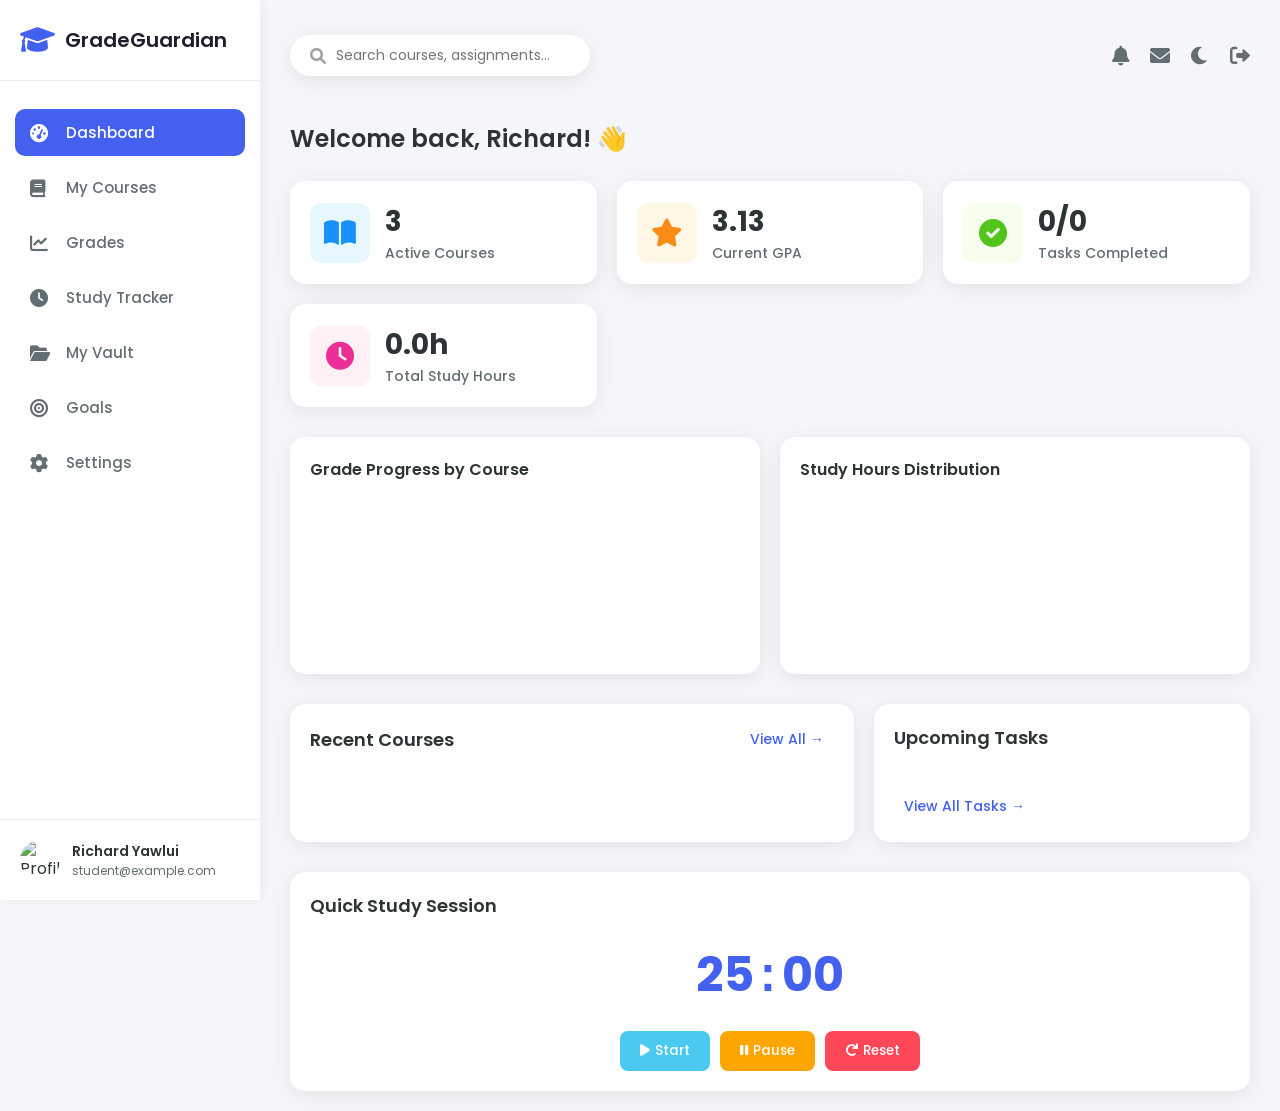
==== backup_original/index.html @ 5d2c2c64 "Initial commit: GradeGuardian v2 — offline-first academic companion Rebuilt from the original Fireba" ====
<!doctype html>
<html lang="en">
  <head>
    <meta charset="UTF-8" />
    <meta name="viewport" content="width=device-width, initial-scale=1.0" />
    <title>GradeGuardian - Student Progress Tracker</title>

    <!-- Font Awesome -->
    <link
      rel="stylesheet"
      href="https://cdnjs.cloudflare.com/ajax/libs/font-awesome/6.0.0/css/all.min.css"
    />

    <!-- Chart.js -->
    <script src="https://cdn.jsdelivr.net/npm/chart.js"></script>

    <!-- Firebase SDK -->
    <script src="https://www.gstatic.com/firebasejs/10.8.0/firebase-app-compat.js"></script>
    <script src="https://www.gstatic.com/firebasejs/10.8.0/firebase-firestore-compat.js"></script>
    <script src="https://www.gstatic.com/firebasejs/10.8.0/firebase-storage-compat.js"></script>
    <script src="https://www.gstatic.com/firebasejs/10.8.0/firebase-auth-compat.js"></script>

    <!-- Google Fonts -->
    <link
      href="https://fonts.googleapis.com/css2?family=Poppins:wght@300;400;500;600;700&display=swap"
      rel="stylesheet"
    />

    <!-- Custom CSS -->
    <link rel="stylesheet" href="style.css" />
  </head>
  <body>
    <div class="container">
      <aside class="sidebar">
        <div class="logo">
          <i class="fas fa-graduation-cap"></i>
          <h2>GradeGuardian</h2>
        </div>
        <nav class="nav-menu">
          <ul>
            <li class="active" data-page="dashboard">
              <a href="#"><i class="fas fa-tachometer-alt"></i> Dashboard</a>
            </li>
            <li data-page="courses">
              <a href="#"><i class="fas fa-book"></i> My Courses</a>
            </li>
            <li data-page="grades">
              <a href="#"><i class="fas fa-chart-line"></i> Grades</a>
            </li>
            <li data-page="study">
              <a href="#"><i class="fas fa-clock"></i> Study Tracker</a>
            </li>
            <li data-page="vault">
              <a href="#"><i class="fas fa-folder-open"></i> My Vault</a>
            </li>
            <li data-page="goals">
              <a href="#"><i class="fas fa-bullseye"></i> Goals</a>
            </li>
            <li data-page="settings">
              <a href="#"><i class="fas fa-cog"></i> Settings</a>
            </li>
          </ul>
        </nav>
        <div class="user-profile">
          <img
            src="https://via.placeholder.com/40"
            alt="Profile"
            id="profileAvatar"
          />
          <div class="user-info">
            <h4 id="userName">Richard Yawlui</h4>
            <p id="userEmail">student@example.com</p>
          </div>
        </div>
      </aside>

      <main class="main-content">
        <header class="header">
          <div class="search-bar">
            <i class="fas fa-search"></i>
            <input
              type="text"
              placeholder="Search courses, assignments..."
              id="globalSearch"
            />
          </div>
          <div class="header-icons">
            <i class="fas fa-bell" id="notificationBell"></i>
            <i class="fas fa-envelope"></i>
            <i class="fas fa-moon" id="themeToggle"></i>
            <i
              class="fas fa-sign-out-alt"
              id="logoutBtn"
              style="cursor: pointer"
              title="Sign Out"
            ></i>
          </div>
        </header>

        <div id="pageContent">
          <!-- DASHBOARD PAGE (same as before) -->
          <div id="dashboardPage" class="page active-page">
            <h1 class="page-title">
              Welcome back, <span id="welcomeName">Richard</span>! 👋
            </h1>
            <div class="stats-grid">
              <div class="stat-card">
                <div class="stat-icon" style="background: #e6f7ff">
                  <i class="fas fa-book-open" style="color: #1890ff"></i>
                </div>
                <div class="stat-details">
                  <h3 id="totalCourses">0</h3>
                  <p>Active Courses</p>
                </div>
              </div>
              <div class="stat-card">
                <div class="stat-icon" style="background: #fff7e6">
                  <i class="fas fa-star" style="color: #fa8c16"></i>
                </div>
                <div class="stat-details">
                  <h3 id="currentGPA">0.0</h3>
                  <p>Current GPA</p>
                </div>
              </div>
              <div class="stat-card">
                <div class="stat-icon" style="background: #f6ffed">
                  <i class="fas fa-check-circle" style="color: #52c41a"></i>
                </div>
                <div class="stat-details">
                  <h3 id="assignmentsDone">0/0</h3>
                  <p>Tasks Completed</p>
                </div>
              </div>
              <div class="stat-card">
                <div class="stat-icon" style="background: #fff0f6">
                  <i class="fas fa-clock" style="color: #eb2f96"></i>
                </div>
                <div class="stat-details">
                  <h3 id="studyHours">0h</h3>
                  <p>Total Study Hours</p>
                </div>
              </div>
            </div>
            <div class="charts-row">
              <div class="chart-container">
                <h3>Grade Progress by Course</h3>
                <canvas id="gradesChart"></canvas>
              </div>
              <div class="chart-container">
                <h3>Study Hours Distribution</h3>
                <canvas id="studyChart"></canvas>
              </div>
            </div>
            <div class="content-grid">
              <div class="courses-section preview">
                <div class="section-header">
                  <h3>Recent Courses</h3>
                  <button class="btn-link" onclick="navigateTo('courses')">
                    View All →
                  </button>
                </div>
                <div class="courses-list" id="recentCoursesList"></div>
              </div>
              <div class="tasks-section preview">
                <h3>Upcoming Tasks</h3>
                <div class="tasks-list" id="recentTasksList"></div>
                <button class="btn-link" onclick="navigateTo('goals')">
                  View All Tasks →
                </button>
              </div>
            </div>
            <div class="timer-section preview">
              <h3>Quick Study Session</h3>
              <div class="timer-container">
                <div class="timer-display">
                  <span id="minutes">25</span>:<span id="seconds">00</span>
                </div>
                <div class="timer-controls">
                  <button class="timer-btn start" id="startTimer">
                    <i class="fas fa-play"></i> Start</button
                  ><button class="timer-btn pause" id="pauseTimer">
                    <i class="fas fa-pause"></i> Pause</button
                  ><button class="timer-btn reset" id="resetTimer">
                    <i class="fas fa-redo"></i> Reset
                  </button>
                </div>
              </div>
            </div>
          </div>

          <!-- COURSES PAGE -->
          <div id="coursesPage" class="page">
            <h1 class="page-title">My Courses</h1>
            <div class="courses-section full">
              <div class="section-header">
                <h3>All Courses</h3>
                <button class="btn-add" id="openCourseModal">
                  <i class="fas fa-plus"></i> Add Course
                </button>
              </div>
              <div class="course-toolbar">
                <div class="course-search">
                  <i class="fas fa-search"></i
                  ><input
                    type="text"
                    id="courseSearchInput"
                    placeholder="Search courses..."
                  />
                </div>
                <select id="courseFilter" class="course-filter">
                  <option value="all">All Courses</option>
                  <option value="high">High Grade (A-B)</option>
                  <option value="medium">Medium Grade (C)</option>
                  <option value="low">Needs Improvement (D-F)</option>
                </select>
              </div>
              <div class="courses-list" id="coursesList"></div>
              <div class="course-stats" id="courseStats"></div>
            </div>
          </div>

          <!-- GRADES PAGE -->
          <div id="gradesPage" class="page">
            <h1 class="page-title">Grade Analysis</h1>
            <div class="grades-container">
              <div class="chart-container full-width">
                <h3>Grade Distribution</h3>
                <canvas id="gradesFullChart"></canvas>
              </div>
              <div class="grade-table-container">
                <h3>Grade Breakdown</h3>
                <table class="grade-table">
                  <thead>
                    <tr>
                      <th>Course</th>
                      <th>Grade</th>
                      <th>Letter</th>
                      <th>Status</th>
                    </tr>
                  </thead>
                  <tbody id="gradeTableBody"></tbody>
                </table>
              </div>
            </div>
          </div>

          <!-- STUDY PAGE -->
          <div id="studyPage" class="page">
            <h1 class="page-title">Study Tracker</h1>
            <div class="study-container">
              <div class="timer-section full">
                <h3>Study Session Timer</h3>
                <div class="timer-container">
                  <div class="timer-display large">
                    <span id="studyMinutes">25</span>:<span id="studySeconds"
                      >00</span
                    >
                  </div>
                  <div class="timer-controls">
                    <button class="timer-btn start" id="studyStart">
                      <i class="fas fa-play"></i> Start</button
                    ><button class="timer-btn pause" id="studyPause">
                      <i class="fas fa-pause"></i> Pause</button
                    ><button class="timer-btn reset" id="studyReset">
                      <i class="fas fa-redo"></i> Reset
                    </button>
                  </div>
                  <select class="course-select" id="studyCourseSelect">
                    <option value="">Select Course</option></select
                  ><button
                    class="btn-add"
                    id="logStudyBtn"
                    style="margin-top: 10px"
                  >
                    <i class="fas fa-save"></i> Log Study Session
                  </button>
                </div>
              </div>
              <div class="study-stats">
                <h3>Study History (Last 7 days)</h3>
                <canvas id="studyHistoryChart"></canvas>
                <div
                  class="total-hours-display"
                  style="margin-top: 15px; text-align: center; font-size: 18px"
                >
                  <strong
                    >Total Logged Hours:
                    <span id="totalLoggedHours">0</span> hrs</strong
                  >
                </div>
              </div>
            </div>
          </div>

          <!-- MY VAULT PAGE (NEW) - Notes & Exam Questions Storage -->
          <div id="vaultPage" class="page">
            <h1 class="page-title">📁 My Vault</h1>
            <div class="vault-container">
              <div class="vault-stats">
                <div class="stat-card-mini">
                  <i class="fas fa-file-alt"></i>
                  <span id="totalNotes">0</span> Notes
                </div>
                <div class="stat-card-mini">
                  <i class="fas fa-database"></i>
                  <span id="totalStorage">0</span> MB Used
                </div>
              </div>

              <div class="upload-section">
                <h3>
                  <i class="fas fa-cloud-upload-alt"></i> Upload New Document
                </h3>
                <div class="upload-area" id="uploadArea">
                  <i class="fas fa-cloud-upload-alt"></i>
                  <p>Drag & drop images here or click to browse</p>
                  <input
                    type="file"
                    id="fileInput"
                    accept="image/*,application/pdf"
                    multiple
                    style="display: none"
                  />
                  <button class="btn-add" id="browseBtn">
                    <i class="fas fa-folder-open"></i> Browse Files
                  </button>
                </div>

                <div class="upload-filters">
                  <select id="vaultCourseFilter" class="course-filter">
                    <option value="all">All Courses</option>
                  </select>
                  <select id="vaultTypeFilter" class="course-filter">
                    <option value="all">All Types</option>
                    <option value="note">Notes</option>
                    <option value="exam">Exam Questions</option>
                    <option value="other">Other</option>
                  </select>
                  <input
                    type="text"
                    id="vaultSearch"
                    placeholder="Search notes..."
                    class="course-search-input"
                  />
                </div>
              </div>

              <div class="vault-grid" id="vaultGrid">
                <div class="loading-courses">
                  <i class="fas fa-spinner fa-spin"></i> Loading your vault...
                </div>
              </div>
            </div>
          </div>

          <!-- GOALS PAGE -->
          <div id="goalsPage" class="page">
            <h1 class="page-title">Goals & Tasks</h1>
            <div class="goals-container">
              <div class="tasks-section full">
                <div class="section-header">
                  <h3>All Tasks</h3>
                  <button class="btn-add" id="addTaskBtn">
                    <i class="fas fa-plus"></i> Add Task
                  </button>
                </div>
                <div class="tasks-list" id="allTasksList"></div>
              </div>
            </div>
          </div>

          <!-- SETTINGS PAGE -->
          <div id="settingsPage" class="page">
            <h1 class="page-title">Settings</h1>
            <div class="settings-container">
              <div class="settings-section">
                <h3>Firebase Connection</h3>
                <div class="settings-form">
                  <div class="form-group">
                    <label>Firebase Project ID</label
                    ><input
                      type="text"
                      id="firebaseProjectId"
                      placeholder="your-project-id"
                    />
                  </div>
                  <div class="form-group">
                    <label>API Key</label
                    ><input
                      type="password"
                      id="firebaseApiKey"
                      placeholder="your-api-key"
                    />
                  </div>
                  <button class="btn-submit" id="connectFirebaseBtn">
                    <i class="fas fa-plug"></i> Connect to Firebase
                  </button>
                  <div id="firebaseStatus" class="firebase-status"></div>
                </div>
              </div>
              <div class="settings-section">
                <h3>Profile Settings</h3>
                <div class="settings-form">
                  <div class="form-group">
                    <label>Name</label><input type="text" id="settingsName" />
                  </div>
                  <div class="form-group">
                    <label>Email</label
                    ><input type="email" id="settingsEmail" />
                  </div>
                  <button class="btn-submit" id="updateProfileBtn">
                    Save Changes
                  </button>
                </div>
              </div>
              <div class="settings-section">
                <h3>Data Management</h3>
                <button
                  class="btn-submit"
                  id="exportDataBtn"
                  style="background: #00b894"
                >
                  <i class="fas fa-download"></i> Export All Data</button
                ><button
                  class="btn-cancel"
                  id="syncCloudBtn"
                  style="background: #4361ee; color: white; margin-left: 10px"
                >
                  <i class="fas fa-cloud-upload-alt"></i> Sync to Cloud</button
                ><button
                  class="btn-cancel"
                  id="clearDataBtn"
                  style="background: #ff4757; color: white; margin-left: 10px"
                >
                  <i class="fas fa-trash"></i> Reset Local Data
                </button>
              </div>
            </div>
          </div>
        </div>
      </main>
    </div>

    <!-- COURSE MODAL -->
    <div id="courseModal" class="modal-overlay" style="display: none">
      <div class="modal">
        <div class="modal-header">
          <h3 id="modalTitle">Add New Course</h3>
          <button class="close-modal" id="closeModal">&times;</button>
        </div>
        <form id="courseForm">
          <input type="hidden" id="courseId" />
          <div class="form-group">
            <label>Course Name *</label
            ><input type="text" id="courseName" required />
          </div>
          <div class="form-row">
            <div class="form-group">
              <label>Course Code *</label
              ><input type="text" id="courseCode" required />
            </div>
            <div class="form-group">
              <label>Credit Hours *</label
              ><input
                type="number"
                id="creditHours"
                min="1"
                max="6"
                value="3"
                required
              />
            </div>
          </div>
          <div class="form-group">
            <label>Instructor</label><input type="text" id="instructor" />
          </div>
          <div class="form-group">
            <label>Semester</label
            ><select id="semester">
              <option>Fall 2024</option>
              <option>Spring 2024</option>
              <option>Summer 2024</option>
            </select>
          </div>
          <div class="form-group">
            <label>Current Grade (0-100)</label>
            <div class="grade-input-group">
              <input type="number" id="currentGrade" min="0" max="100" /><span
                class="grade-preview"
                id="gradePreview"
                >-</span
              >
            </div>
          </div>
          <div class="form-actions">
            <button type="submit" class="btn-submit">Save Course</button
            ><button type="button" class="btn-cancel" id="cancelModalBtn">
              Cancel
            </button>
          </div>
        </form>
      </div>
    </div>

    <!-- TASK MODAL -->
    <div id="taskModal" class="modal-overlay" style="display: none">
      <div class="modal">
        <div class="modal-header">
          <h3 id="taskModalTitle">Add Task</h3>
          <button class="close-modal" id="closeTaskModal">&times;</button>
        </div>
        <form id="taskForm">
          <input type="hidden" id="taskId" />
          <div class="form-group">
            <label>Task Title *</label
            ><input type="text" id="taskTitle" required />
          </div>
          <div class="form-group">
            <label>Course (Optional)</label
            ><select id="taskCourse">
              <option value="">All Courses</option>
            </select>
          </div>
          <div class="form-group">
            <label>Due Date</label><input type="date" id="taskDueDate" />
          </div>
          <div class="form-group">
            <label>Priority</label
            ><select id="taskPriority">
              <option value="low">Low</option>
              <option value="medium" selected>Medium</option>
              <option value="high">High</option>
            </select>
          </div>
          <div class="form-actions">
            <button type="submit" class="btn-submit">Save Task</button
            ><button type="button" class="btn-cancel" id="cancelTaskBtn">
              Cancel
            </button>
          </div>
        </form>
      </div>
    </div>

    <!-- VAULT ITEM MODAL (View/Edit Note) -->
    <div id="vaultItemModal" class="modal-overlay" style="display: none">
      <div class="modal modal-large">
        <div class="modal-header">
          <h3 id="vaultItemTitle">Document Details</h3>
          <button class="close-modal" id="closeVaultModal">&times;</button>
        </div>
        <div class="modal-body">
          <div class="vault-preview" id="vaultPreview"></div>
          <div class="vault-details">
            <div class="form-group">
              <label>Title</label><input type="text" id="vaultDocTitle" />
            </div>
            <div class="form-group">
              <label>Type</label
              ><select id="vaultDocType">
                <option value="note">Note / Study Material</option>
                <option value="exam">Exam / Past Question</option>
                <option value="other">Other</option>
              </select>
            </div>
            <div class="form-group">
              <label>Course</label
              ><select id="vaultDocCourse">
                <option value="">General</option>
              </select>
            </div>
            <div class="form-group">
              <label>Tags (comma separated)</label
              ><input
                type="text"
                id="vaultDocTags"
                placeholder="e.g., midterm, chapter1, important"
              />
            </div>
            <div class="form-group">
              <label>Description</label
              ><textarea
                id="vaultDocDesc"
                rows="3"
                placeholder="Add notes about this document..."
              ></textarea>
            </div>
          </div>
        </div>
        <div class="modal-actions">
          <button class="btn-delete-confirm" id="deleteVaultItemBtn">
            <i class="fas fa-trash"></i> Delete</button
          ><button class="btn-submit" id="saveVaultItemBtn">
            <i class="fas fa-save"></i> Save Changes</button
          ><button class="btn-cancel" id="cancelVaultBtn">Close</button>
        </div>
      </div>
    </div>

    <!-- DELETE CONFIRMATION MODAL -->
    <div id="deleteModal" class="modal-overlay" style="display: none">
      <div class="modal delete-modal">
        <div class="modal-header">
          <h3>Delete Course</h3>
          <button class="close-modal" id="closeDeleteModal">&times;</button>
        </div>
        <div class="modal-body">
          <i class="fas fa-exclamation-triangle warning-icon"></i>
          <p>
            Are you sure you want to delete
            <strong id="deleteCourseName"></strong>?
          </p>
          <p class="warning-text">This action cannot be undone.</p>
        </div>
        <div class="modal-actions">
          <button class="btn-delete-confirm" id="confirmDeleteBtn">
            Delete</button
          ><button class="btn-cancel" id="cancelDeleteBtn">Cancel</button>
        </div>
      </div>
    </div>

    <!-- AUTH MODAL (Sign In) -->
    <div id="authModal" class="modal-overlay" style="display: none">
      <div class="modal">
        <div class="modal-header">
          <h3>
            <i class="fas fa-sign-in-alt"></i> Sign In to GradeGuardian Cloud
          </h3>
          <button class="close-modal" id="closeAuthModal">&times;</button>
        </div>
        <div class="modal-body">
          <div class="auth-tabs">
            <button class="auth-tab active" data-auth="login">Login</button
            ><button class="auth-tab" data-auth="register">Register</button>
          </div>
          <form id="loginForm">
            <div class="form-group">
              <label>Email</label
              ><input type="email" id="loginEmail" required />
            </div>
            <div class="form-group">
              <label>Password</label
              ><input type="password" id="loginPassword" required />
            </div>
            <button type="submit" class="btn-submit">Sign In</button>
          </form>
          <form id="registerForm" style="display: none">
            <div class="form-group">
              <label>Name</label
              ><input type="text" id="registerName" required />
            </div>
            <div class="form-group">
              <label>Email</label
              ><input type="email" id="registerEmail" required />
            </div>
            <div class="form-group">
              <label>Password</label
              ><input type="password" id="registerPassword" required />
            </div>
            <button type="submit" class="btn-submit">Create Account</button>
          </form>
        </div>
      </div>
    </div>

    <script src="script.js"></script>
  </body>
</html>
---- backup_original/style.css ----
/* ========== RESET & VARIABLES ========== */
* {
  margin: 0;
  padding: 0;
  box-sizing: border-box;
  font-family: "Poppins", sans-serif;
}

:root {
  --primary-color: #4361ee;
  --secondary-color: #3f37c9;
  --success-color: #4cc9f0;
  --warning-color: #f72585;
  --dark-bg: #1e1e2f;
  --light-bg: #f8f9fa;
  --sidebar-width: 260px;
  --card-shadow: 0 4px 20px rgba(0, 0, 0, 0.08);
  --transition: all 0.3s ease;
}

body {
  background-color: #f5f6fa;
  color: #2d3436;
}

/* ========== CONTAINER LAYOUT ========== */
.container {
  display: flex;
  min-height: 100vh;
}

/* ========== SIDEBAR STYLES ========== */
.sidebar {
  width: var(--sidebar-width);
  background: white;
  box-shadow: 2px 0 10px rgba(0, 0, 0, 0.05);
  position: fixed;
  height: 100vh;
  display: flex;
  flex-direction: column;
  transition: var(--transition);
  z-index: 100;
}

.logo {
  padding: 25px 20px;
  display: flex;
  align-items: center;
  gap: 10px;
  border-bottom: 1px solid #eee;
}

.logo i {
  font-size: 28px;
  color: var(--primary-color);
}

.logo h2 {
  font-size: 20px;
  font-weight: 600;
  color: var(--dark-bg);
}

.nav-menu {
  flex: 1;
  padding: 20px 0;
}

.nav-menu ul {
  list-style: none;
}

.nav-menu li {
  margin: 8px 15px;
  padding: 12px 15px;
  border-radius: 10px;
  transition: var(--transition);
  cursor: pointer;
}

.nav-menu li:hover {
  background: #f0f2f5;
}

.nav-menu li.active {
  background: var(--primary-color);
}

.nav-menu li.active a {
  color: white;
}

.nav-menu a {
  text-decoration: none;
  color: #636e72;
  font-weight: 500;
  display: flex;
  align-items: center;
  gap: 12px;
  font-size: 15px;
}

.nav-menu a i {
  font-size: 18px;
  width: 24px;
}

.user-profile {
  padding: 20px;
  border-top: 1px solid #eee;
  display: flex;
  align-items: center;
  gap: 12px;
}

.user-profile img {
  width: 40px;
  height: 40px;
  border-radius: 50%;
  object-fit: cover;
}

.user-info h4 {
  font-size: 14px;
  font-weight: 600;
  color: #2d3436;
}

.user-info p {
  font-size: 12px;
  color: #636e72;
}

/* ========== MAIN CONTENT AREA ========== */
.main-content {
  flex: 1;
  margin-left: var(--sidebar-width);
  padding: 20px 30px;
  background: #f5f6fa;
}

/* Header Styles */
.header {
  display: flex;
  justify-content: space-between;
  align-items: center;
  padding: 15px 0;
  margin-bottom: 30px;
}

.search-bar {
  display: flex;
  align-items: center;
  background: white;
  padding: 10px 20px;
  border-radius: 30px;
  width: 300px;
  box-shadow: var(--card-shadow);
}

.search-bar i {
  color: #a0a0a0;
  margin-right: 10px;
}

.search-bar input {
  border: none;
  outline: none;
  width: 100%;
  font-size: 14px;
}

.header-icons {
  display: flex;
  gap: 20px;
}

.header-icons i {
  font-size: 20px;
  color: #636e72;
  cursor: pointer;
  transition: var(--transition);
}

.header-icons i:hover {
  color: var(--primary-color);
}

/* ========== PAGE NAVIGATION ========== */
#pageContent {
  position: relative;
  min-height: 500px;
}

.page {
  display: none;
  opacity: 0;
  transition: opacity 0.3s ease;
}

.page.active-page {
  display: block;
  opacity: 1;
  animation: fadeIn 0.3s ease;
}

@keyframes fadeIn {
  from {
    opacity: 0;
    transform: translateY(10px);
  }
  to {
    opacity: 1;
    transform: translateY(0);
  }
}

.page-title {
  font-size: 24px;
  font-weight: 600;
  margin-bottom: 25px;
  color: #2d3436;
}

/* ========== STATS GRID ========== */
.stats-grid {
  display: grid;
  grid-template-columns: repeat(auto-fit, minmax(240px, 1fr));
  gap: 20px;
  margin-bottom: 30px;
}

.stat-card {
  background: white;
  padding: 20px;
  border-radius: 15px;
  box-shadow: var(--card-shadow);
  display: flex;
  align-items: center;
  gap: 15px;
  transition: var(--transition);
}

.stat-card:hover {
  transform: translateY(-5px);
  box-shadow: 0 8px 25px rgba(0, 0, 0, 0.1);
}

.stat-icon {
  width: 60px;
  height: 60px;
  border-radius: 12px;
  display: flex;
  align-items: center;
  justify-content: center;
}

.stat-icon i {
  font-size: 28px;
}

.stat-details h3 {
  font-size: 28px;
  font-weight: 700;
  color: #2d3436;
}

.stat-details p {
  font-size: 14px;
  color: #636e72;
  font-weight: 500;
}

/* ========== CHARTS ========== */
.charts-row {
  display: grid;
  grid-template-columns: 1fr 1fr;
  gap: 20px;
  margin-bottom: 30px;
}

.chart-container {
  background: white;
  padding: 20px;
  border-radius: 15px;
  box-shadow: var(--card-shadow);
}

.chart-container h3 {
  font-size: 16px;
  font-weight: 600;
  margin-bottom: 15px;
  color: #2d3436;
}

.chart-container canvas {
  max-height: 250px;
}

.chart-container.full-width {
  width: 100%;
  margin-bottom: 30px;
}

/* ========== CONTENT GRID ========== */
.content-grid {
  display: grid;
  grid-template-columns: 1.5fr 1fr;
  gap: 20px;
  margin-bottom: 30px;
}

/* ========== COURSES SECTION ========== */
.courses-section,
.tasks-section,
.timer-section {
  background: white;
  padding: 20px;
  border-radius: 15px;
  box-shadow: var(--card-shadow);
}

.courses-section.preview,
.tasks-section.preview,
.timer-section.preview {
  margin-bottom: 0;
}

.section-header {
  display: flex;
  justify-content: space-between;
  align-items: center;
  margin-bottom: 20px;
}

.section-header h3 {
  font-size: 18px;
  font-weight: 600;
  color: #2d3436;
}

.btn-add {
  background: var(--primary-color);
  color: white;
  border: none;
  padding: 8px 15px;
  border-radius: 8px;
  cursor: pointer;
  font-size: 13px;
  display: flex;
  align-items: center;
  gap: 5px;
  transition: var(--transition);
}

.btn-add:hover {
  background: var(--secondary-color);
}

.btn-link {
  background: none;
  border: none;
  color: var(--primary-color);
  cursor: pointer;
  font-size: 14px;
  font-weight: 500;
  padding: 5px 10px;
  transition: var(--transition);
}

.btn-link:hover {
  color: var(--secondary-color);
  text-decoration: underline;
}

/* Course List */
.courses-list {
  display: flex;
  flex-direction: column;
  gap: 15px;
}

.courses-section.preview .courses-list {
  max-height: 200px;
  overflow-y: auto;
}

.course-item {
  display: flex;
  justify-content: space-between;
  align-items: center;
  padding: 12px;
  border-radius: 10px;
  background: #f8f9fa;
  transition: var(--transition);
  position: relative;
}

.course-item:hover {
  background: #e9ecef;
  transform: translateX(5px);
  box-shadow: 0 2px 10px rgba(0, 0, 0, 0.1);
}

.course-info h4 {
  font-size: 15px;
  font-weight: 600;
  color: #2d3436;
}

.course-info p {
  font-size: 12px;
  color: #636e72;
}

.course-grade {
  display: flex;
  align-items: center;
  gap: 15px;
}

.grade-badge {
  background: var(--primary-color);
  color: white;
  padding: 5px 10px;
  border-radius: 20px;
  font-size: 12px;
  font-weight: 600;
  min-width: 45px;
  text-align: center;
}

.grade-badge.A {
  background: #00b894;
}
.grade-badge.B {
  background: #00cec9;
}
.grade-badge.C {
  background: #fdcb6e;
}
.grade-badge.D {
  background: #e17055;
  color: white;
}
.grade-badge.F {
  background: #ff4757;
}

.grade-badge.small {
  padding: 3px 8px;
  font-size: 11px;
  min-width: 35px;
}

.progress-bar {
  width: 100px;
  height: 8px;
  background: #e0e0e0;
  border-radius: 4px;
  overflow: hidden;
}

.progress {
  height: 100%;
  background: var(--primary-color);
  border-radius: 4px;
  transition: width 0.3s ease;
}

/* Course Actions */
.course-actions {
  display: flex;
  gap: 8px;
  opacity: 0;
  transition: opacity 0.2s ease;
}

.course-item:hover .course-actions {
  opacity: 1;
}

.btn-icon {
  width: 32px;
  height: 32px;
  border-radius: 6px;
  border: none;
  background: white;
  color: #636e72;
  cursor: pointer;
  transition: all 0.2s ease;
  display: flex;
  align-items: center;
  justify-content: center;
  box-shadow: 0 2px 5px rgba(0, 0, 0, 0.1);
}

.btn-icon:hover {
  transform: scale(1.1);
}

.btn-icon.edit:hover {
  background: var(--primary-color);
  color: white;
}

.btn-icon.delete:hover {
  background: #ff4757;
  color: white;
}

.btn-icon.view:hover {
  background: #00b894;
  color: white;
}

/* Course Toolbar */
.course-toolbar {
  display: flex;
  gap: 15px;
  margin-bottom: 20px;
  flex-wrap: wrap;
}

.course-search {
  flex: 1;
  display: flex;
  align-items: center;
  background: #f8f9fa;
  padding: 8px 15px;
  border-radius: 8px;
  border: 1px solid #e0e0e0;
}

.course-search i {
  color: #999;
  margin-right: 10px;
}

.course-search input {
  border: none;
  background: transparent;
  outline: none;
  width: 100%;
  font-size: 14px;
}

.course-filter {
  padding: 8px 15px;
  border: 1px solid #e0e0e0;
  border-radius: 8px;
  background: white;
  font-size: 14px;
  cursor: pointer;
  min-width: 180px;
}

/* Course Stats */
.course-stats {
  margin-top: 20px;
  padding: 15px;
  background: #f8f9fa;
  border-radius: 10px;
  display: grid;
  grid-template-columns: repeat(auto-fit, minmax(150px, 1fr));
  gap: 15px;
}

.stat-item {
  text-align: center;
}

.stat-label {
  font-size: 12px;
  color: #999;
  margin-bottom: 5px;
}

.stat-value {
  font-size: 18px;
  font-weight: 600;
  color: #2d3436;
}

.stat-value.high {
  color: #00b894;
}
.stat-value.medium {
  color: #fdcb6e;
}
.stat-value.low {
  color: #ff4757;
}

/* Loading & Empty States */
.loading-courses,
.empty-courses,
.empty-message {
  text-align: center;
  padding: 40px;
  color: #999;
}

.loading-courses i {
  margin-right: 8px;
}

.empty-courses i {
  font-size: 48px;
  margin-bottom: 15px;
  color: #ddd;
}

.empty-courses p {
  margin-bottom: 15px;
  font-size: 16px;
}

.empty-courses .btn-add {
  display: inline-flex;
  margin: 0 auto;
}

.empty-message {
  padding: 20px;
  font-style: italic;
}

/* ========== TASKS SECTION ========== */
.tasks-section h3 {
  font-size: 18px;
  font-weight: 600;
  margin-bottom: 20px;
}

.tasks-list {
  display: flex;
  flex-direction: column;
  gap: 12px;
  margin-bottom: 20px;
}

.task-item {
  display: flex;
  align-items: center;
  gap: 12px;
  padding: 10px;
  background: #f8f9fa;
  border-radius: 8px;
  transition: var(--transition);
}

.task-item:hover {
  background: #e9ecef;
}

.task-item input[type="checkbox"] {
  width: 18px;
  height: 18px;
  cursor: pointer;
}

.task-item label {
  flex: 1;
  display: flex;
  flex-direction: column;
  cursor: pointer;
}

.task-title {
  font-size: 14px;
  font-weight: 500;
  color: #2d3436;
}

.task-date {
  font-size: 11px;
  color: #636e72;
}

.task-priority {
  font-size: 10px;
  padding: 3px 8px;
  border-radius: 12px;
  font-weight: 500;
}

.task-priority.high {
  background: #ffe5e5;
  color: #ff4757;
}

.task-priority.medium {
  background: #fff0d9;
  color: #ffa502;
}

.task-priority.low {
  background: #e5f6ff;
  color: #1e90ff;
}

.btn-view-all {
  width: 100%;
  padding: 10px;
  background: none;
  border: 1px solid #e0e0e0;
  border-radius: 8px;
  color: #636e72;
  cursor: pointer;
  transition: var(--transition);
}

.btn-view-all:hover {
  background: var(--primary-color);
  color: white;
  border-color: var(--primary-color);
}

/* ========== TIMER SECTION ========== */
.timer-section h3 {
  font-size: 18px;
  font-weight: 600;
  margin-bottom: 20px;
}

.timer-container {
  display: flex;
  flex-direction: column;
  align-items: center;
  gap: 20px;
}

.timer-display {
  font-size: 48px;
  font-weight: 700;
  color: var(--primary-color);
  font-family: monospace;
}

.timer-display.large {
  font-size: 72px;
}

.timer-controls {
  display: flex;
  gap: 10px;
}

.timer-btn {
  padding: 10px 20px;
  border: none;
  border-radius: 8px;
  cursor: pointer;
  font-weight: 500;
  display: flex;
  align-items: center;
  gap: 5px;
  transition: var(--transition);
}

.timer-btn.start {
  background: var(--success-color);
  color: white;
}

.timer-btn.pause {
  background: #ffa502;
  color: white;
}

.timer-btn.reset {
  background: #ff4757;
  color: white;
}

.timer-btn:hover {
  transform: scale(1.05);
  opacity: 0.9;
}

.course-select {
  width: 100%;
  padding: 12px;
  border: 1px solid #e0e0e0;
  border-radius: 8px;
  outline: none;
  font-size: 14px;
  color: #2d3436;
  cursor: pointer;
}

.course-select:focus {
  border-color: var(--primary-color);
}

/* ========== GRADE TABLE ========== */
.grade-table {
  width: 100%;
  border-collapse: collapse;
  margin-top: 20px;
}

.grade-table th {
  text-align: left;
  padding: 12px;
  background: #f8f9fa;
  font-weight: 600;
  color: #2d3436;
  border-bottom: 2px solid #e0e0e0;
}

.grade-table td {
  padding: 12px;
  border-bottom: 1px solid #e0e0e0;
}

.status-badge {
  padding: 4px 8px;
  border-radius: 12px;
  font-size: 11px;
  font-weight: 500;
}

.status-badge.good {
  background: #e6f7e6;
  color: #00b894;
}

.status-badge.average {
  background: #fff7e6;
  color: #fdcb6e;
}

.status-badge.needs-improvement {
  background: #ffe5e5;
  color: #ff4757;
}

/* ========== MODAL STYLES ========== */
.modal-overlay {
  position: fixed;
  top: 0;
  left: 0;
  right: 0;
  bottom: 0;
  background: rgba(0, 0, 0, 0.5);
  display: flex;
  justify-content: center;
  align-items: center;
  z-index: 1000;
}

.modal {
  width: 500px;
  max-width: 95%;
  max-height: 90vh;
  overflow-y: auto;
  background: white;
  border-radius: 15px;
  box-shadow: 0 10px 40px rgba(0, 0, 0, 0.2);
}

.modal-header {
  display: flex;
  justify-content: space-between;
  align-items: center;
  padding: 20px 25px;
  border-bottom: 1px solid #eee;
}

.modal-header h3 {
  margin: 0;
  font-size: 18px;
  font-weight: 600;
}

.close-modal {
  background: none;
  border: none;
  font-size: 24px;
  cursor: pointer;
  color: #999;
  transition: color 0.2s;
}

.close-modal:hover {
  color: #ff4757;
}

.modal-body {
  padding: 25px;
}

.form-group {
  margin-bottom: 20px;
}

.form-row {
  display: grid;
  grid-template-columns: 1fr 1fr;
  gap: 15px;
}

.form-group label {
  display: block;
  margin-bottom: 8px;
  font-size: 14px;
  font-weight: 500;
  color: #2d3436;
}

.form-group input,
.form-group select {
  width: 100%;
  padding: 10px 12px;
  border: 1px solid #e0e0e0;
  border-radius: 8px;
  font-size: 14px;
  transition: border-color 0.2s;
}

.form-group input:focus,
.form-group select:focus {
  outline: none;
  border-color: var(--primary-color);
}

.grade-input-group {
  display: flex;
  align-items: center;
  gap: 10px;
}

.grade-preview {
  width: 50px;
  height: 40px;
  border-radius: 8px;
  background: #f8f9fa;
  display: flex;
  align-items: center;
  justify-content: center;
  font-weight: 600;
}

.grade-preview.A {
  background: #00b894;
  color: white;
}
.grade-preview.B {
  background: #00cec9;
  color: white;
}
.grade-preview.C {
  background: #fdcb6e;
  color: white;
}
.grade-preview.D {
  background: #e17055;
  color: white;
}
.grade-preview.F {
  background: #ff4757;
  color: white;
}

.form-actions {
  display: flex;
  gap: 10px;
  margin-top: 20px;
}

.btn-submit {
  flex: 1;
  padding: 12px;
  background: var(--primary-color);
  color: white;
  border: none;
  border-radius: 8px;
  font-size: 14px;
  font-weight: 500;
  cursor: pointer;
  transition: background 0.2s;
}

.btn-submit:hover {
  background: var(--secondary-color);
}

.btn-cancel {
  padding: 12px 20px;
  background: #f0f2f5;
  color: #636e72;
  border: none;
  border-radius: 8px;
  font-size: 14px;
  font-weight: 500;
  cursor: pointer;
  transition: background 0.2s;
}

.btn-cancel:hover {
  background: #e0e0e0;
}

/* Delete Modal */
.delete-modal {
  width: 400px;
  text-align: center;
}

.warning-icon {
  font-size: 48px;
  color: #ff4757;
  margin-bottom: 15px;
}

.warning-text {
  font-size: 12px;
  color: #999;
  margin-top: 5px;
}

.modal-actions {
  display: flex;
  gap: 10px;
  padding: 20px 25px;
  border-top: 1px solid #eee;
}

.btn-delete-confirm {
  flex: 1;
  padding: 10px;
  background: #ff4757;
  color: white;
  border: none;
  border-radius: 6px;
  cursor: pointer;
  transition: background 0.2s;
}

.btn-delete-confirm:hover {
  background: #ff3344;
}

/* ========== SETTINGS ========== */
.settings-container {
  max-width: 600px;
  margin: 0 auto;
}

.settings-section {
  background: white;
  padding: 25px;
  border-radius: 15px;
  box-shadow: var(--card-shadow);
}

.settings-section h3 {
  margin-bottom: 20px;
  padding-bottom: 10px;
  border-bottom: 1px solid #eee;
}

/* ========== RESPONSIVE DESIGN ========== */
@media (max-width: 1024px) {
  .content-grid {
    grid-template-columns: 1fr;
  }

  .charts-row {
    grid-template-columns: 1fr;
  }
}

@media (max-width: 768px) {
  .sidebar {
    width: 70px;
    overflow: hidden;
  }

  .sidebar .logo h2,
  .sidebar .user-info,
  .sidebar .nav-menu a span {
    display: none;
  }

  .sidebar .nav-menu a i {
    font-size: 20px;
    margin: 0 auto;
  }

  .main-content {
    margin-left: 70px;
    padding: 15px;
  }

  .stats-grid {
    grid-template-columns: 1fr;
  }

  .search-bar {
    width: 180px;
  }

  .course-toolbar {
    flex-direction: column;
  }

  .course-filter {
    width: 100%;
  }

  .course-actions {
    opacity: 1;
  }

  .form-row {
    grid-template-columns: 1fr;
  }
}
/* Add this to the end of your existing style.css */

/* Dark Mode Styles */
body.dark-mode {
  background-color: #1a1a2e;
  color: #eee;
}

body.dark-mode .sidebar,
body.dark-mode .stat-card,
body.dark-mode .chart-container,
body.dark-mode .courses-section,
body.dark-mode .tasks-section,
body.dark-mode .timer-section,
body.dark-mode .settings-section,
body.dark-mode .modal {
  background: #16213e;
  color: #eee;
  border-color: #0f3460;
}

body.dark-mode .course-item,
body.dark-mode .task-item {
  background: #0f3460;
}

body.dark-mode .course-item:hover,
body.dark-mode .task-item:hover {
  background: #1a1a2e;
}

body.dark-mode .search-bar,
body.dark-mode .course-search input,
body.dark-mode .course-filter,
body.dark-mode .form-group input,
body.dark-mode .form-group select {
  background: #0f3460;
  color: #eee;
  border-color: #1a1a2e;
}

body.dark-mode .stat-details p,
body.dark-mode .course-info p,
body.dark-mode .user-info p {
  color: #aaa;
}

body.dark-mode .grade-table th {
  background: #0f3460;
}

body.dark-mode .grade-table td {
  border-color: #0f3460;
}

body.dark-mode .nav-menu li:hover {
  background: #0f3460;
}

body.dark-mode .nav-menu li.active {
  background: var(--primary-color);
}

@keyframes fadeInOut {
  0% {
    opacity: 0;
    transform: translateY(20px);
  }
  15% {
    opacity: 1;
    transform: translateY(0);
  }
  85% {
    opacity: 1;
    transform: translateY(0);
  }
  100% {
    opacity: 0;
    transform: translateY(-20px);
  }
}
/* Add to your existing style.css */

/* Vault Page Styles */
.vault-container {
  padding: 20px 0;
}

.vault-stats {
  display: flex;
  gap: 15px;
  margin-bottom: 25px;
}

.stat-card-mini {
  background: white;
  padding: 15px 25px;
  border-radius: 12px;
  box-shadow: var(--card-shadow);
  display: flex;
  align-items: center;
  gap: 12px;
  font-size: 16px;
  font-weight: 500;
}

.stat-card-mini i {
  font-size: 24px;
  color: var(--primary-color);
}

.upload-section {
  background: white;
  padding: 25px;
  border-radius: 15px;
  box-shadow: var(--card-shadow);
  margin-bottom: 25px;
}

.upload-section h3 {
  margin-bottom: 15px;
  font-size: 18px;
}

.upload-area {
  border: 2px dashed #ddd;
  border-radius: 12px;
  padding: 40px;
  text-align: center;
  cursor: pointer;
  transition: all 0.3s ease;
  margin-bottom: 20px;
}

.upload-area:hover {
  border-color: var(--primary-color);
  background: #f8f9fa;
}

.upload-area i {
  font-size: 48px;
  color: var(--primary-color);
  margin-bottom: 10px;
}

.upload-area p {
  color: #666;
  margin-bottom: 15px;
}

.upload-filters {
  display: flex;
  gap: 15px;
  flex-wrap: wrap;
}

.upload-filters .course-filter,
.upload-filters .course-search-input {
  padding: 10px 15px;
  border: 1px solid #ddd;
  border-radius: 8px;
  font-size: 14px;
}

.upload-filters .course-search-input {
  flex: 1;
  min-width: 200px;
}

.vault-grid {
  display: grid;
  grid-template-columns: repeat(auto-fill, minmax(280px, 1fr));
  gap: 20px;
  margin-top: 20px;
}

.vault-card {
  background: white;
  border-radius: 12px;
  padding: 15px;
  box-shadow: var(--card-shadow);
  display: flex;
  align-items: center;
  gap: 15px;
  cursor: pointer;
  transition: all 0.3s ease;
}

.vault-card:hover {
  transform: translateY(-3px);
  box-shadow: 0 8px 25px rgba(0, 0, 0, 0.15);
}

.vault-card-icon {
  width: 60px;
  height: 60px;
  background: #f0f2f5;
  border-radius: 10px;
  display: flex;
  align-items: center;
  justify-content: center;
}

.vault-card-icon i {
  font-size: 28px;
  color: var(--primary-color);
}

.vault-card-info {
  flex: 1;
}

.vault-card-info h4 {
  font-size: 14px;
  font-weight: 600;
  margin-bottom: 5px;
}

.vault-card-info p {
  font-size: 11px;
  color: #666;
  margin-bottom: 3px;
}

.vault-date {
  font-size: 10px;
  color: #999;
}

.vault-card-badge {
  padding: 4px 10px;
  border-radius: 20px;
  font-size: 10px;
  font-weight: 500;
}

.vault-card-badge.note {
  background: #e6f7ff;
  color: #1890ff;
}

.vault-card-badge.exam {
  background: #fff7e6;
  color: #fa8c16;
}

.vault-card-badge.other {
  background: #f6ffed;
  color: #52c41a;
}

/* Modal Large */
.modal-large {
  width: 800px;
  max-width: 95%;
}

.vault-preview {
  text-align: center;
  margin-bottom: 20px;
  padding: 15px;
  background: #f8f9fa;
  border-radius: 12px;
}

.vault-details {
  max-height: 400px;
  overflow-y: auto;
}

.vault-details textarea {
  width: 100%;
  padding: 10px;
  border: 1px solid #ddd;
  border-radius: 8px;
  font-family: inherit;
  resize: vertical;
}

/* Auth Modal */
.auth-tabs {
  display: flex;
  gap: 10px;
  margin-bottom: 20px;
  border-bottom: 1px solid #eee;
}

.auth-tab {
  padding: 10px 20px;
  background: none;
  border: none;
  cursor: pointer;
  font-size: 16px;
  color: #666;
  transition: all 0.3s;
}

.auth-tab.active {
  color: var(--primary-color);
  border-bottom: 2px solid var(--primary-color);
}

.firebase-status {
  margin-top: 10px;
  font-size: 12px;
}

/* Dark mode additions */
body.dark-mode .stat-card-mini,
body.dark-mode .upload-section,
body.dark-mode .vault-card,
body.dark-mode .upload-area {
  background: #16213e;
  border-color: #0f3460;
}

body.dark-mode .upload-area:hover {
  background: #0f3460;
}

body.dark-mode .vault-card-icon {
  background: #0f3460;
}

body.dark-mode .vault-preview {
  background: #0f3460;
}
/* Add to your existing style.css */

/* Vault Page Styles */
.vault-container {
  padding: 20px 0;
}

.vault-stats {
  display: flex;
  gap: 15px;
  margin-bottom: 25px;
}

.stat-card-mini {
  background: white;
  padding: 15px 25px;
  border-radius: 12px;
  box-shadow: var(--card-shadow);
  display: flex;
  align-items: center;
  gap: 12px;
  font-size: 16px;
  font-weight: 500;
}

.stat-card-mini i {
  font-size: 24px;
  color: var(--primary-color);
}

.upload-section {
  background: white;
  padding: 25px;
  border-radius: 15px;
  box-shadow: var(--card-shadow);
  margin-bottom: 25px;
}

.upload-section h3 {
  margin-bottom: 15px;
  font-size: 18px;
}

.upload-area {
  border: 2px dashed #ddd;
  border-radius: 12px;
  padding: 40px;
  text-align: center;
  cursor: pointer;
  transition: all 0.3s ease;
  margin-bottom: 20px;
}

.upload-area:hover {
  border-color: var(--primary-color);
  background: #f8f9fa;
}

.upload-area i {
  font-size: 48px;
  color: var(--primary-color);
  margin-bottom: 10px;
}

.upload-area p {
  color: #666;
  margin-bottom: 15px;
}

.upload-filters {
  display: flex;
  gap: 15px;
  flex-wrap: wrap;
}

.upload-filters .course-filter,
.upload-filters .course-search-input {
  padding: 10px 15px;
  border: 1px solid #ddd;
  border-radius: 8px;
  font-size: 14px;
}

.upload-filters .course-search-input {
  flex: 1;
  min-width: 200px;
}

.vault-grid {
  display: grid;
  grid-template-columns: repeat(auto-fill, minmax(280px, 1fr));
  gap: 20px;
  margin-top: 20px;
}

.vault-card {
  background: white;
  border-radius: 12px;
  padding: 15px;
  box-shadow: var(--card-shadow);
  display: flex;
  align-items: center;
  gap: 15px;
  cursor: pointer;
  transition: all 0.3s ease;
}

.vault-card:hover {
  transform: translateY(-3px);
  box-shadow: 0 8px 25px rgba(0, 0, 0, 0.15);
}

.vault-card-icon {
  width: 60px;
  height: 60px;
  background: #f0f2f5;
  border-radius: 10px;
  display: flex;
  align-items: center;
  justify-content: center;
}

.vault-card-icon i {
  font-size: 28px;
  color: var(--primary-color);
}

.vault-card-info {
  flex: 1;
}

.vault-card-info h4 {
  font-size: 14px;
  font-weight: 600;
  margin-bottom: 5px;
}

.vault-card-info p {
  font-size: 11px;
  color: #666;
  margin-bottom: 3px;
}

.vault-date {
  font-size: 10px;
  color: #999;
}

.vault-card-badge {
  padding: 4px 10px;
  border-radius: 20px;
  font-size: 10px;
  font-weight: 500;
}

.vault-card-badge.note {
  background: #e6f7ff;
  color: #1890ff;
}

.vault-card-badge.exam {
  background: #fff7e6;
  color: #fa8c16;
}

.vault-card-badge.other {
  background: #f6ffed;
  color: #52c41a;
}

/* Modal Large */
.modal-large {
  width: 800px;
  max-width: 95%;
}

.vault-preview {
  text-align: center;
  margin-bottom: 20px;
  padding: 15px;
  background: #f8f9fa;
  border-radius: 12px;
}

.vault-details {
  max-height: 400px;
  overflow-y: auto;
}

.vault-details textarea {
  width: 100%;
  padding: 10px;
  border: 1px solid #ddd;
  border-radius: 8px;
  font-family: inherit;
  resize: vertical;
}

/* Auth Modal */
.auth-tabs {
  display: flex;
  gap: 10px;
  margin-bottom: 20px;
  border-bottom: 1px solid #eee;
}

.auth-tab {
  padding: 10px 20px;
  background: none;
  border: none;
  cursor: pointer;
  font-size: 16px;
  color: #666;
  transition: all 0.3s;
}

.auth-tab.active {
  color: var(--primary-color);
  border-bottom: 2px solid var(--primary-color);
}

.firebase-status {
  margin-top: 10px;
  font-size: 12px;
}

/* Dark mode additions */
body.dark-mode .stat-card-mini,
body.dark-mode .upload-section,
body.dark-mode .vault-card,
body.dark-mode .upload-area {
  background: #16213e;
  border-color: #0f3460;
}

body.dark-mode .upload-area:hover {
  background: #0f3460;
}

body.dark-mode .vault-card-icon {
  background: #0f3460;
}

body.dark-mode .vault-preview {
  background: #0f3460;
}
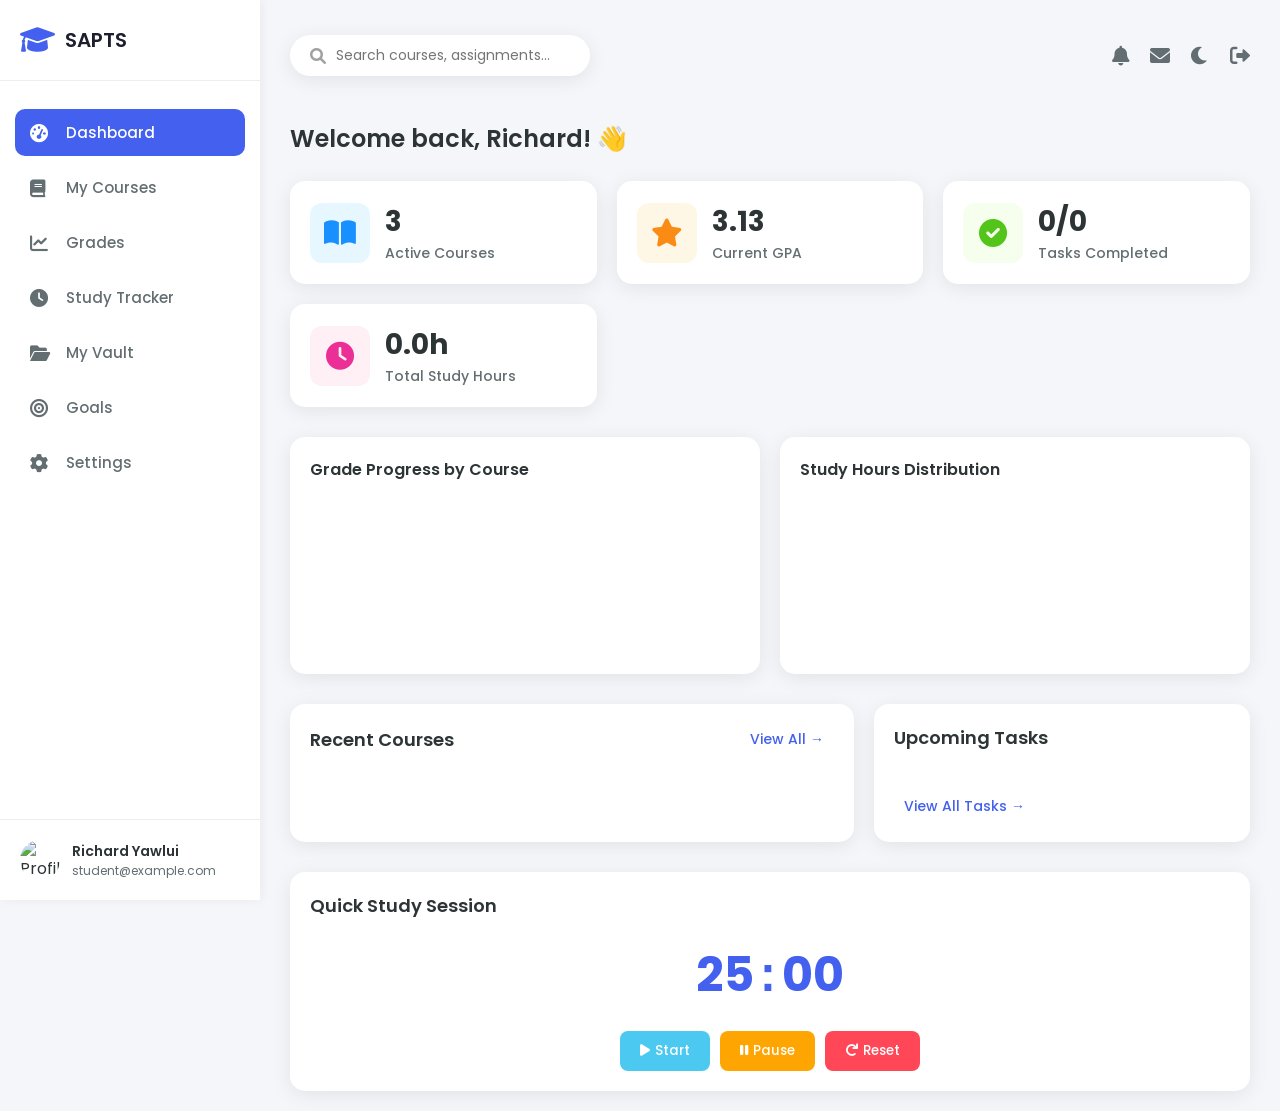
==== commit 86252e6b: "Rename the project to Student Academic Progress Tracking System The supervisor's review raised three" ====
--- a/backup_original/index.html
+++ b/backup_original/index.html
@@ -3,7 +3,7 @@
   <head>
     <meta charset="UTF-8" />
     <meta name="viewport" content="width=device-width, initial-scale=1.0" />
-    <title>GradeGuardian - Student Progress Tracker</title>
+    <title>Student Academic Progress Tracking System</title>
 
     <!-- Font Awesome -->
     <link
@@ -34,7 +34,7 @@
       <aside class="sidebar">
         <div class="logo">
           <i class="fas fa-graduation-cap"></i>
-          <h2>GradeGuardian</h2>
+          <h2>SAPTS</h2>
         </div>
         <nav class="nav-menu">
           <ul>
@@ -625,7 +625,7 @@
       <div class="modal">
         <div class="modal-header">
           <h3>
-            <i class="fas fa-sign-in-alt"></i> Sign In to GradeGuardian Cloud
+            <i class="fas fa-sign-in-alt"></i> Sign In to Cloud Sync
           </h3>
           <button class="close-modal" id="closeAuthModal">&times;</button>
         </div>
